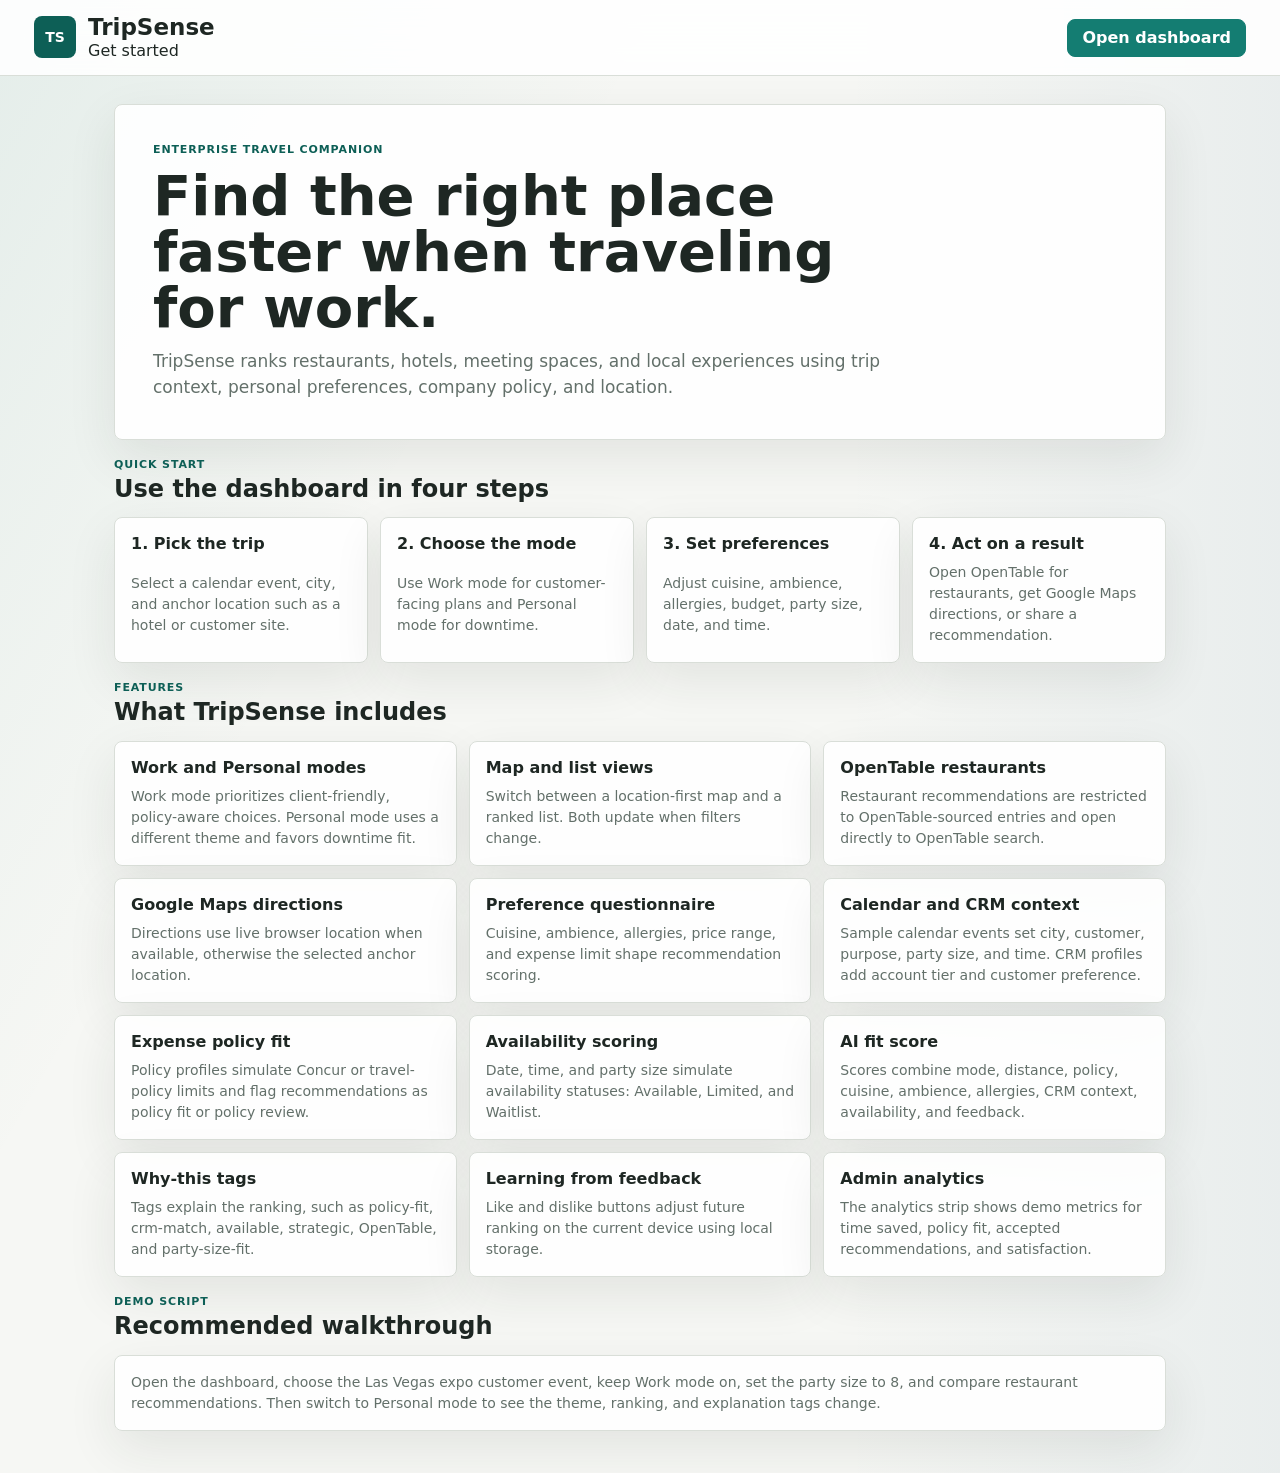
==== public/get-started.html @ 571b4d0f "Initial TripSense app" ====
<!doctype html>
<html lang="en">
  <head>
    <meta charset="UTF-8" />
    <meta name="viewport" content="width=device-width, initial-scale=1.0" />
    <meta
      name="description"
      content="Get started with TripSense and learn the main features"
    />
    <title>Get Started | TripSense</title>
    <link rel="stylesheet" href="./styles.css" />
  </head>
  <body>
    <div class="app-shell">
      <header class="topbar">
        <div class="brand-lockup">
          <div class="brand-mark" aria-hidden="true">TS</div>
          <div>
            <h1>TripSense</h1>
            <p>Get started</p>
          </div>
        </div>

        <div class="topbar-actions">
          <a class="primary-link" href="./index.html">Open dashboard</a>
        </div>
      </header>

      <main class="guide-layout">
        <section class="guide-hero">
          <span class="eyebrow">Enterprise Travel Companion</span>
          <h2>Find the right place faster when traveling for work.</h2>
          <p>
            TripSense ranks restaurants, hotels, meeting spaces, and local
            experiences using trip context, personal preferences, company policy,
            and location.
          </p>
        </section>

        <section class="guide-section">
          <div>
            <span class="eyebrow">Quick Start</span>
            <h3>Use the dashboard in four steps</h3>
          </div>
          <div class="guide-grid">
            <article class="guide-card">
              <strong>1. Pick the trip</strong>
              <p>
                Select a calendar event, city, and anchor location such as a
                hotel or customer site.
              </p>
            </article>
            <article class="guide-card">
              <strong>2. Choose the mode</strong>
              <p>
                Use Work mode for customer-facing plans and Personal mode for
                downtime.
              </p>
            </article>
            <article class="guide-card">
              <strong>3. Set preferences</strong>
              <p>
                Adjust cuisine, ambience, allergies, budget, party size, date,
                and time.
              </p>
            </article>
            <article class="guide-card">
              <strong>4. Act on a result</strong>
              <p>
                Open OpenTable for restaurants, get Google Maps directions, or
                share a recommendation.
              </p>
            </article>
          </div>
        </section>

        <section class="guide-section">
          <div>
            <span class="eyebrow">Features</span>
            <h3>What TripSense includes</h3>
          </div>
          <div class="feature-list">
            <div>
              <strong>Work and Personal modes</strong>
              <p>
                Work mode prioritizes client-friendly, policy-aware choices.
                Personal mode uses a different theme and favors downtime fit.
              </p>
            </div>
            <div>
              <strong>Map and list views</strong>
              <p>
                Switch between a location-first map and a ranked list. Both
                update when filters change.
              </p>
            </div>
            <div>
              <strong>OpenTable restaurants</strong>
              <p>
                Restaurant recommendations are restricted to OpenTable-sourced
                entries and open directly to OpenTable search.
              </p>
            </div>
            <div>
              <strong>Google Maps directions</strong>
              <p>
                Directions use live browser location when available, otherwise
                the selected anchor location.
              </p>
            </div>
            <div>
              <strong>Preference questionnaire</strong>
              <p>
                Cuisine, ambience, allergies, price range, and expense limit
                shape recommendation scoring.
              </p>
            </div>
            <div>
              <strong>Calendar and CRM context</strong>
              <p>
                Sample calendar events set city, customer, purpose, party size,
                and time. CRM profiles add account tier and customer preference.
              </p>
            </div>
            <div>
              <strong>Expense policy fit</strong>
              <p>
                Policy profiles simulate Concur or travel-policy limits and flag
                recommendations as policy fit or policy review.
              </p>
            </div>
            <div>
              <strong>Availability scoring</strong>
              <p>
                Date, time, and party size simulate availability statuses:
                Available, Limited, and Waitlist.
              </p>
            </div>
            <div>
              <strong>AI fit score</strong>
              <p>
                Scores combine mode, distance, policy, cuisine, ambience,
                allergies, CRM context, availability, and feedback.
              </p>
            </div>
            <div>
              <strong>Why-this tags</strong>
              <p>
                Tags explain the ranking, such as policy-fit, crm-match,
                available, strategic, OpenTable, and party-size-fit.
              </p>
            </div>
            <div>
              <strong>Learning from feedback</strong>
              <p>
                Like and dislike buttons adjust future ranking on the current
                device using local storage.
              </p>
            </div>
            <div>
              <strong>Admin analytics</strong>
              <p>
                The analytics strip shows demo metrics for time saved, policy
                fit, accepted recommendations, and satisfaction.
              </p>
            </div>
          </div>
        </section>

        <section class="guide-section">
          <div>
            <span class="eyebrow">Demo Script</span>
            <h3>Recommended walkthrough</h3>
          </div>
          <div class="guide-card wide">
            <p>
              Open the dashboard, choose the Las Vegas expo customer event, keep
              Work mode on, set the party size to 8, and compare restaurant
              recommendations. Then switch to Personal mode to see the theme,
              ranking, and explanation tags change.
            </p>
          </div>
        </section>
      </main>
    </div>
  </body>
</html>
---- public/styles.css ----
:root {
  color-scheme: light;
  --bg: #f6f7f4;
  --surface: #ffffff;
  --surface-strong: #fdfdfb;
  --ink: #1e2723;
  --muted: #63706a;
  --line: #d9ded8;
  --teal: #147d72;
  --teal-dark: #0d5f56;
  --red: #b6424a;
  --gold: #b4871b;
  --blue: #3f6f91;
  --accent: #147d72;
  --accent-dark: #0d5f56;
  --accent-soft: #e9f4f1;
  --mode-bg-a: rgba(20, 125, 114, 0.08);
  --mode-bg-b: rgba(63, 111, 145, 0.07);
  --shadow: 0 18px 50px rgba(30, 39, 35, 0.09);
}

body[data-mode="personal"] {
  --bg: #fff8f6;
  --line: #ead9d2;
  --accent: #c05265;
  --accent-dark: #8f3346;
  --accent-soft: #fff0ed;
  --mode-bg-a: rgba(192, 82, 101, 0.13);
  --mode-bg-b: rgba(180, 135, 27, 0.11);
}

* {
  box-sizing: border-box;
}

body {
  margin: 0;
  min-height: 100vh;
  background:
    linear-gradient(120deg, var(--mode-bg-a), transparent 32%),
    linear-gradient(270deg, var(--mode-bg-b), transparent 34%),
    var(--bg);
  color: var(--ink);
  font-family:
    Inter, ui-sans-serif, system-ui, -apple-system, BlinkMacSystemFont, "Segoe UI",
    sans-serif;
}

button,
input,
select {
  font: inherit;
}

button {
  cursor: pointer;
}

.app-shell {
  min-height: 100vh;
}

.topbar {
  align-items: center;
  background: rgba(255, 255, 255, 0.88);
  border-bottom: 1px solid var(--line);
  display: flex;
  gap: 24px;
  justify-content: space-between;
  min-height: 76px;
  padding: 14px clamp(16px, 3vw, 34px);
  position: sticky;
  top: 0;
  z-index: 10;
  backdrop-filter: blur(18px);
}

.brand-lockup {
  align-items: center;
  display: flex;
  gap: 12px;
  min-width: 0;
}

.brand-mark {
  align-items: center;
  background: var(--accent-dark);
  border-radius: 8px;
  color: white;
  display: flex;
  font-size: 14px;
  font-weight: 800;
  height: 42px;
  justify-content: center;
  letter-spacing: 0;
  width: 42px;
}

h1,
h2,
h3,
p {
  margin: 0;
}

h1 {
  font-size: 23px;
  line-height: 1.1;
}

#tripSubtitle {
  color: var(--muted);
  font-size: 13px;
  margin-top: 4px;
}

.topbar-actions,
.toolbar-controls,
.range-row,
.place-title-row,
.card-actions,
.metric-grid {
  align-items: center;
  display: flex;
}

.topbar-actions,
.toolbar-controls {
  gap: 10px;
}

.mode-chip {
  align-items: center;
  background: var(--accent-soft);
  border: 1px solid color-mix(in srgb, var(--accent) 28%, var(--line));
  border-radius: 999px;
  color: var(--accent-dark);
  display: inline-flex;
  font-size: 13px;
  gap: 8px;
  min-height: 38px;
  padding: 0 12px;
  white-space: nowrap;
}

.mode-chip span {
  background: var(--accent);
  border-radius: 999px;
  display: inline-block;
  height: 9px;
  width: 9px;
}

.segmented-control {
  background: #e8ece7;
  border: 1px solid var(--line);
  border-radius: 8px;
  display: grid;
  grid-template-columns: repeat(2, minmax(76px, 1fr));
  padding: 3px;
}

.segmented-control.compact {
  grid-template-columns: repeat(2, minmax(60px, 1fr));
}

.segment {
  background: transparent;
  border: 0;
  border-radius: 6px;
  color: var(--muted);
  min-height: 34px;
  padding: 6px 12px;
}

.segment.is-active {
  background: var(--surface);
  box-shadow: 0 4px 14px rgba(30, 39, 35, 0.12);
  color: var(--ink);
  font-weight: 750;
}

.dashboard {
  display: grid;
  gap: 18px;
  grid-template-columns: minmax(280px, 330px) minmax(0, 1fr);
  padding: 18px clamp(16px, 3vw, 34px) 30px;
}

.sidebar {
  display: flex;
  flex-direction: column;
  gap: 14px;
}

.panel,
.toolbar,
.place-card {
  background: rgba(255, 255, 255, 0.92);
  border: 1px solid var(--line);
  border-radius: 8px;
  box-shadow: var(--shadow);
}

.panel {
  padding: 16px;
}

.panel-heading {
  display: grid;
  gap: 4px;
  margin-bottom: 15px;
}

.eyebrow {
  color: var(--accent-dark);
  display: block;
  font-size: 11px;
  font-weight: 800;
  letter-spacing: 0.08em;
  text-transform: uppercase;
}

.field-label {
  color: var(--muted);
  display: block;
  font-size: 12px;
  font-weight: 750;
  margin: 13px 0 7px;
}

select,
input[type="range"],
input[type="date"] {
  width: 100%;
}

select,
input[type="date"] {
  appearance: none;
  background:
    linear-gradient(45deg, transparent 50%, var(--muted) 50%) right 15px top 50% /
      7px 7px no-repeat,
    var(--surface-strong);
  border: 1px solid var(--line);
  border-radius: 8px;
  color: var(--ink);
  min-height: 42px;
  padding: 0 34px 0 12px;
}

input[type="date"] {
  background: var(--surface-strong);
  padding-right: 12px;
}

input[type="range"] {
  accent-color: var(--accent);
}

.range-row {
  gap: 12px;
}

#budgetValue,
#partyValue {
  color: var(--ink);
  font-weight: 800;
  min-width: 48px;
  text-align: right;
}

.field-grid {
  display: grid;
  gap: 10px;
  grid-template-columns: 1fr 1fr;
}

.insight-list {
  display: grid;
  gap: 8px;
  margin-top: 14px;
}

.insight {
  background: #f3f5f1;
  border: 1px solid var(--line);
  border-radius: 8px;
  color: var(--muted);
  font-size: 12px;
  line-height: 1.35;
  padding: 9px 10px;
}

.insight strong {
  color: var(--ink);
}

.metric-grid {
  gap: 10px;
  margin-top: 16px;
}

.metric-grid > div {
  background: #f3f5f1;
  border: 1px solid var(--line);
  border-radius: 8px;
  display: grid;
  flex: 1;
  gap: 3px;
  padding: 11px;
}

.metric-label {
  color: var(--muted);
  font-size: 11px;
  font-weight: 750;
  text-transform: uppercase;
}

.checkbox-group {
  display: grid;
  gap: 8px;
  grid-template-columns: repeat(3, 1fr);
  margin-top: 14px;
}

.checkbox-group label {
  align-items: center;
  background: #f3f5f1;
  border: 1px solid var(--line);
  border-radius: 8px;
  display: flex;
  font-size: 12px;
  gap: 6px;
  justify-content: center;
  min-height: 38px;
}

.signal-panel {
  display: grid;
  gap: 10px;
}

.signal-panel p {
  color: var(--muted);
  font-size: 13px;
  line-height: 1.5;
}

.workspace {
  display: flex;
  flex-direction: column;
  gap: 14px;
  min-width: 0;
}

.analytics-strip {
  background: rgba(255, 255, 255, 0.92);
  border: 1px solid var(--line);
  border-radius: 8px;
  box-shadow: var(--shadow);
  display: grid;
  gap: 10px;
  grid-template-columns: repeat(4, minmax(120px, 1fr));
  padding: 12px;
}

.analytics-strip > div {
  background: #f3f5f1;
  border: 1px solid var(--line);
  border-radius: 8px;
  display: grid;
  gap: 3px;
  min-height: 62px;
  padding: 10px 12px;
}

.analytics-strip strong {
  color: var(--ink);
  font-size: 20px;
}

.toolbar {
  align-items: center;
  display: flex;
  justify-content: space-between;
  gap: 16px;
  min-height: 82px;
  padding: 15px 16px;
}

.toolbar h2 {
  font-size: clamp(20px, 2.3vw, 28px);
  line-height: 1.15;
  margin-top: 4px;
}

#categorySelect {
  min-width: 150px;
}

.content-grid {
  display: grid;
  gap: 14px;
  grid-template-columns: minmax(360px, 0.9fr) minmax(360px, 1.1fr);
  min-height: 620px;
}

.map-view {
  min-height: 620px;
}

.map-canvas {
  background:
    linear-gradient(90deg, color-mix(in srgb, var(--accent) 15%, transparent) 1px, transparent 1px) 0 0 /
      52px 52px,
    linear-gradient(color-mix(in srgb, var(--accent) 12%, transparent) 1px, transparent 1px) 0 0 / 52px
      52px,
    linear-gradient(135deg, #eef3ee, #fffdf8 42%, #eef2f4);
  border: 1px solid var(--line);
  border-radius: 8px;
  box-shadow: var(--shadow);
  height: 100%;
  min-height: 620px;
  overflow: hidden;
  position: relative;
}

.map-road {
  background: rgba(99, 112, 106, 0.2);
  border: 1px solid rgba(99, 112, 106, 0.18);
  border-radius: 999px;
  position: absolute;
  transform-origin: center;
}

.road-one {
  height: 22px;
  left: -20%;
  top: 30%;
  transform: rotate(-18deg);
  width: 140%;
}

.road-two {
  height: 18px;
  left: -16%;
  top: 68%;
  transform: rotate(14deg);
  width: 130%;
}

.road-three {
  height: 16px;
  left: 42%;
  top: -10%;
  transform: rotate(82deg);
  width: 90%;
}

.anchor-marker,
.map-marker {
  position: absolute;
  transform: translate(-50%, -50%);
}

.anchor-marker {
  align-items: center;
  background: var(--ink);
  border: 3px solid white;
  border-radius: 999px;
  box-shadow: 0 16px 32px rgba(30, 39, 35, 0.25);
  display: flex;
  height: 34px;
  justify-content: center;
  left: 48%;
  top: 52%;
  width: 34px;
  z-index: 3;
}

.anchor-marker span {
  background: white;
  border-radius: 999px;
  display: block;
  height: 9px;
  width: 9px;
}

.map-marker {
  align-items: center;
  background: white;
  border: 2px solid var(--accent);
  border-radius: 999px;
  box-shadow: 0 10px 24px rgba(30, 39, 35, 0.18);
  color: var(--accent-dark);
  display: flex;
  font-size: 12px;
  font-weight: 850;
  height: 38px;
  justify-content: center;
  width: 38px;
  z-index: 4;
}

.map-marker[data-category="hotel"] {
  border-color: var(--blue);
  color: var(--blue);
}

.map-marker[data-category="entertainment"] {
  border-color: var(--red);
  color: var(--red);
}

.map-marker[data-category="meeting"] {
  border-color: var(--gold);
  color: var(--gold);
}

.map-marker.is-selected {
  background: var(--ink);
  border-color: white;
  color: white;
  transform: translate(-50%, -50%) scale(1.14);
}

.recommendation-list {
  display: flex;
  flex-direction: column;
  gap: 12px;
  min-width: 0;
}

.place-card {
  display: grid;
  gap: 14px;
  grid-template-columns: minmax(0, 1fr) auto;
  padding: 15px;
}

.place-card.is-highlighted {
  border-color: color-mix(in srgb, var(--accent) 45%, var(--line));
  box-shadow: 0 20px 55px color-mix(in srgb, var(--accent) 18%, transparent);
}

.card-main {
  min-width: 0;
}

.place-title-row {
  gap: 14px;
  justify-content: space-between;
}

.place-title-row h3 {
  font-size: 18px;
  line-height: 1.25;
  margin-top: 3px;
}

.place-type {
  color: var(--muted);
  font-size: 11px;
  font-weight: 800;
  letter-spacing: 0.08em;
  text-transform: uppercase;
}

.score-pill {
  background: var(--accent-soft);
  border: 1px solid color-mix(in srgb, var(--accent) 18%, var(--line));
  border-radius: 999px;
  color: var(--accent-dark);
  flex: 0 0 auto;
  font-size: 13px;
  font-weight: 850;
  padding: 7px 10px;
}

.place-summary {
  color: var(--muted);
  font-size: 14px;
  line-height: 1.45;
  margin-top: 9px;
}

.tag-row {
  display: flex;
  flex-wrap: wrap;
  gap: 7px;
  margin-top: 13px;
}

.tag {
  background: #f3f5f1;
  border: 1px solid var(--line);
  border-radius: 999px;
  color: #43504a;
  font-size: 12px;
  font-weight: 700;
  padding: 5px 8px;
}

.place-meta {
  color: var(--muted);
  display: flex;
  flex-wrap: wrap;
  font-size: 13px;
  gap: 12px;
  margin-top: 13px;
}

.card-actions {
  align-content: start;
  align-items: stretch;
  flex-wrap: wrap;
  gap: 8px;
  justify-content: flex-end;
  max-width: 190px;
}

.primary-button,
.ghost-button,
.icon-button,
.primary-link,
.ghost-link {
  border-radius: 8px;
  min-height: 38px;
  transition:
    transform 120ms ease,
    border-color 120ms ease,
    background 120ms ease;
}

.primary-link,
.ghost-link {
  align-items: center;
  display: inline-flex;
  justify-content: center;
  text-decoration: none;
}

.primary-button {
  background: var(--accent);
  border: 1px solid var(--accent);
  color: white;
  font-weight: 800;
  padding: 0 14px;
}

.primary-link {
  background: var(--accent);
  border: 1px solid var(--accent);
  color: white;
  font-weight: 800;
  padding: 0 14px;
}

.ghost-button,
.ghost-link {
  background: var(--surface);
  border: 1px solid var(--line);
  color: var(--ink);
  font-weight: 750;
  padding: 0 13px;
}

.icon-button {
  background: #f3f5f1;
  border: 1px solid var(--line);
  color: var(--ink);
  font-weight: 900;
  width: 38px;
}

.primary-button:hover,
.ghost-button:hover,
.icon-button:hover,
.map-marker:hover,
.primary-link:hover,
.ghost-link:hover {
  transform: translateY(-1px);
}

.hidden {
  display: none;
}

.guide-layout {
  display: grid;
  gap: 18px;
  margin: 0 auto;
  max-width: 1120px;
  padding: 28px clamp(16px, 3vw, 34px) 42px;
}

.guide-hero {
  background: rgba(255, 255, 255, 0.92);
  border: 1px solid var(--line);
  border-radius: 8px;
  box-shadow: var(--shadow);
  display: grid;
  gap: 12px;
  padding: clamp(22px, 4vw, 38px);
}

.guide-hero h2 {
  font-size: clamp(32px, 6vw, 56px);
  line-height: 1;
  max-width: 780px;
}

.guide-hero p {
  color: var(--muted);
  font-size: 17px;
  line-height: 1.55;
  max-width: 780px;
}

.guide-section {
  display: grid;
  gap: 14px;
}

.guide-section h3 {
  font-size: 24px;
  line-height: 1.2;
  margin-top: 4px;
}

.guide-grid,
.feature-list {
  display: grid;
  gap: 12px;
}

.guide-grid {
  grid-template-columns: repeat(4, minmax(0, 1fr));
}

.feature-list {
  grid-template-columns: repeat(3, minmax(0, 1fr));
}

.guide-card,
.feature-list > div {
  background: rgba(255, 255, 255, 0.92);
  border: 1px solid var(--line);
  border-radius: 8px;
  box-shadow: var(--shadow);
  display: grid;
  gap: 9px;
  padding: 16px;
}

.guide-card strong,
.feature-list strong {
  color: var(--ink);
  font-size: 16px;
}

.guide-card p,
.feature-list p {
  color: var(--muted);
  font-size: 14px;
  line-height: 1.5;
}

@media (max-width: 1120px) {
  .dashboard,
  .content-grid {
    grid-template-columns: 1fr;
  }

  .sidebar {
    display: grid;
    grid-template-columns: repeat(3, minmax(0, 1fr));
  }

  .map-view,
  .map-canvas {
    min-height: 460px;
  }

  .guide-grid,
  .feature-list {
    grid-template-columns: repeat(2, minmax(0, 1fr));
  }
}

@media (max-width: 820px) {
  .topbar,
  .toolbar,
  .place-card {
    align-items: stretch;
    flex-direction: column;
  }

  .topbar {
    position: static;
  }

  .topbar-actions,
  .toolbar-controls {
    align-items: stretch;
    flex-direction: column;
  }

  .segmented-control,
  .segmented-control.compact {
    grid-template-columns: repeat(2, minmax(0, 1fr));
  }

  .dashboard {
    padding-inline: 12px;
  }

  .sidebar {
    grid-template-columns: 1fr;
  }

  .content-grid {
    min-height: 0;
  }

  .field-grid,
  .analytics-strip {
    grid-template-columns: 1fr;
  }

  .guide-grid,
  .feature-list {
    grid-template-columns: 1fr;
  }

  .place-card {
    display: flex;
  }

  .card-actions {
    max-width: none;
    justify-content: stretch;
  }

  .card-actions .primary-button,
  .card-actions .ghost-button {
    flex: 1 1 130px;
  }

  .checkbox-group {
    grid-template-columns: 1fr;
  }
}
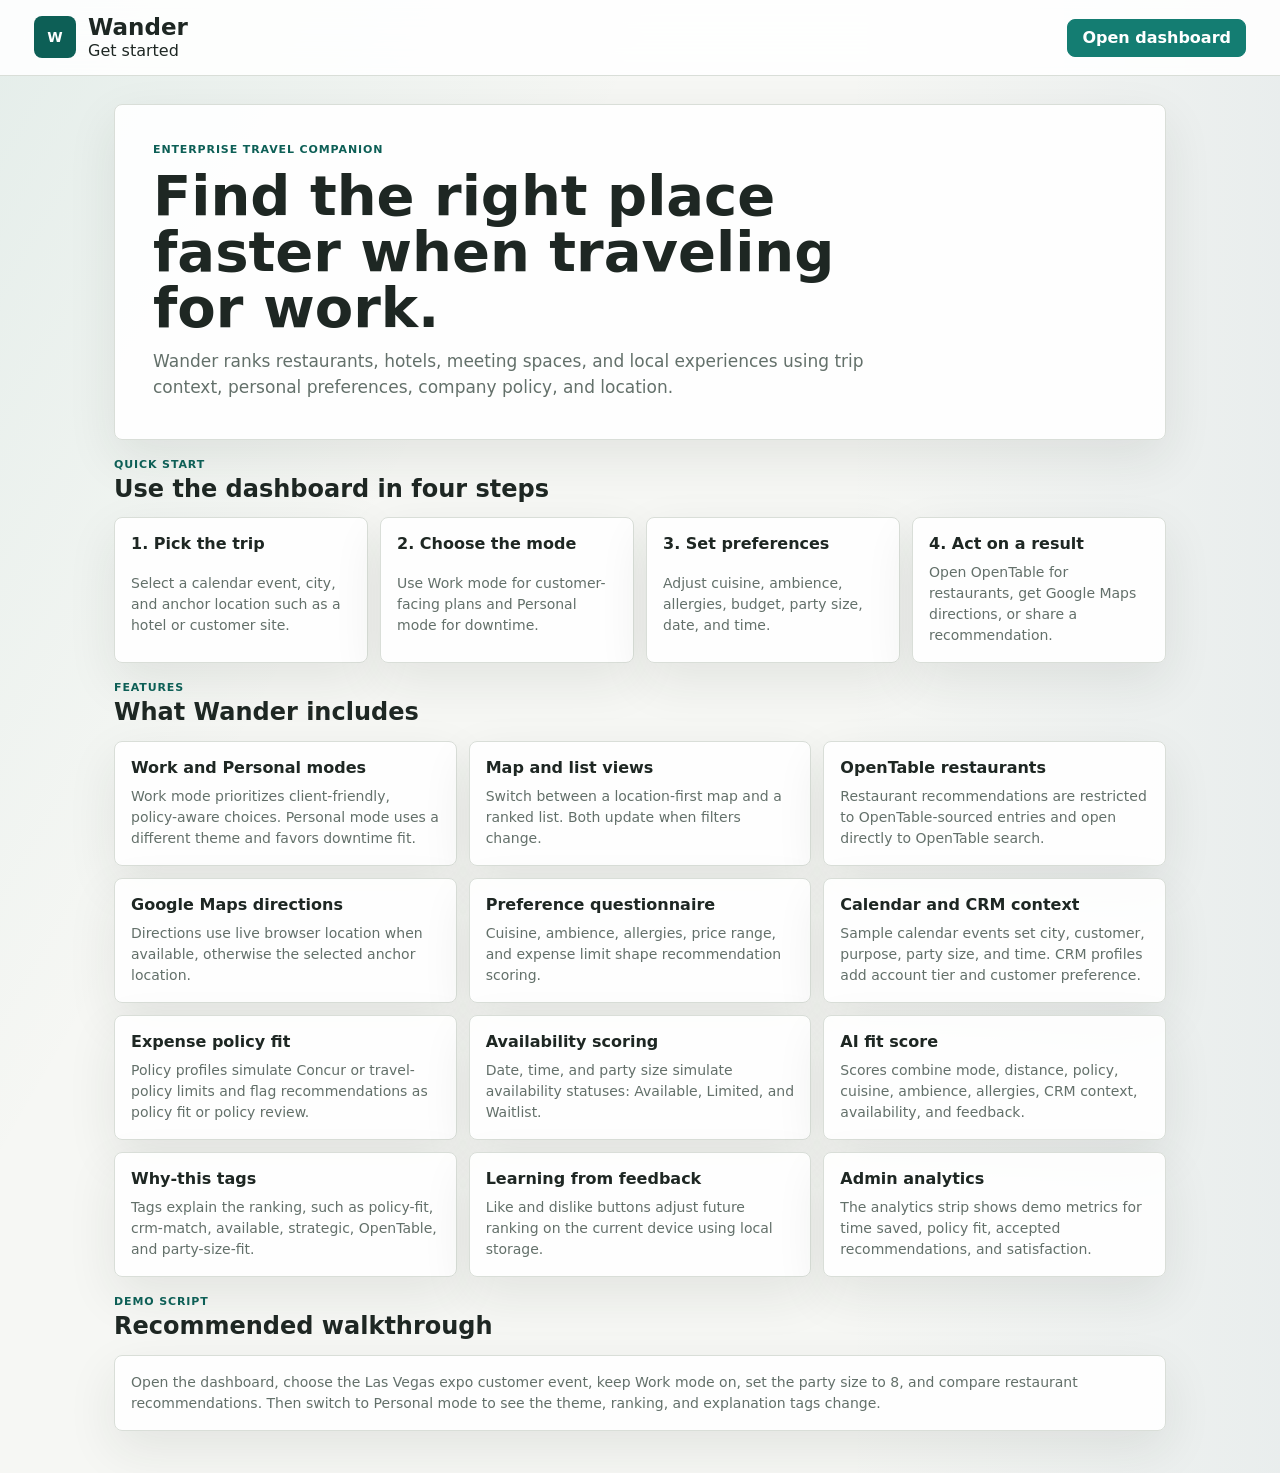
==== commit 7e5ae3f7: "Rename product to Wander" ====
--- a/public/get-started.html
+++ b/public/get-started.html
@@ -5,18 +5,18 @@
     <meta name="viewport" content="width=device-width, initial-scale=1.0" />
     <meta
       name="description"
-      content="Get started with TripSense and learn the main features"
+      content="Get started with Wander and learn the main features"
     />
-    <title>Get Started | TripSense</title>
+    <title>Get Started | Wander</title>
     <link rel="stylesheet" href="./styles.css" />
   </head>
   <body>
     <div class="app-shell">
       <header class="topbar">
         <div class="brand-lockup">
-          <div class="brand-mark" aria-hidden="true">TS</div>
+          <div class="brand-mark" aria-hidden="true">W</div>
           <div>
-            <h1>TripSense</h1>
+            <h1>Wander</h1>
             <p>Get started</p>
           </div>
         </div>
@@ -31,7 +31,7 @@
           <span class="eyebrow">Enterprise Travel Companion</span>
           <h2>Find the right place faster when traveling for work.</h2>
           <p>
-            TripSense ranks restaurants, hotels, meeting spaces, and local
+            Wander ranks restaurants, hotels, meeting spaces, and local
             experiences using trip context, personal preferences, company policy,
             and location.
           </p>
@@ -77,7 +77,7 @@
         <section class="guide-section">
           <div>
             <span class="eyebrow">Features</span>
-            <h3>What TripSense includes</h3>
+            <h3>What Wander includes</h3>
           </div>
           <div class="feature-list">
             <div>
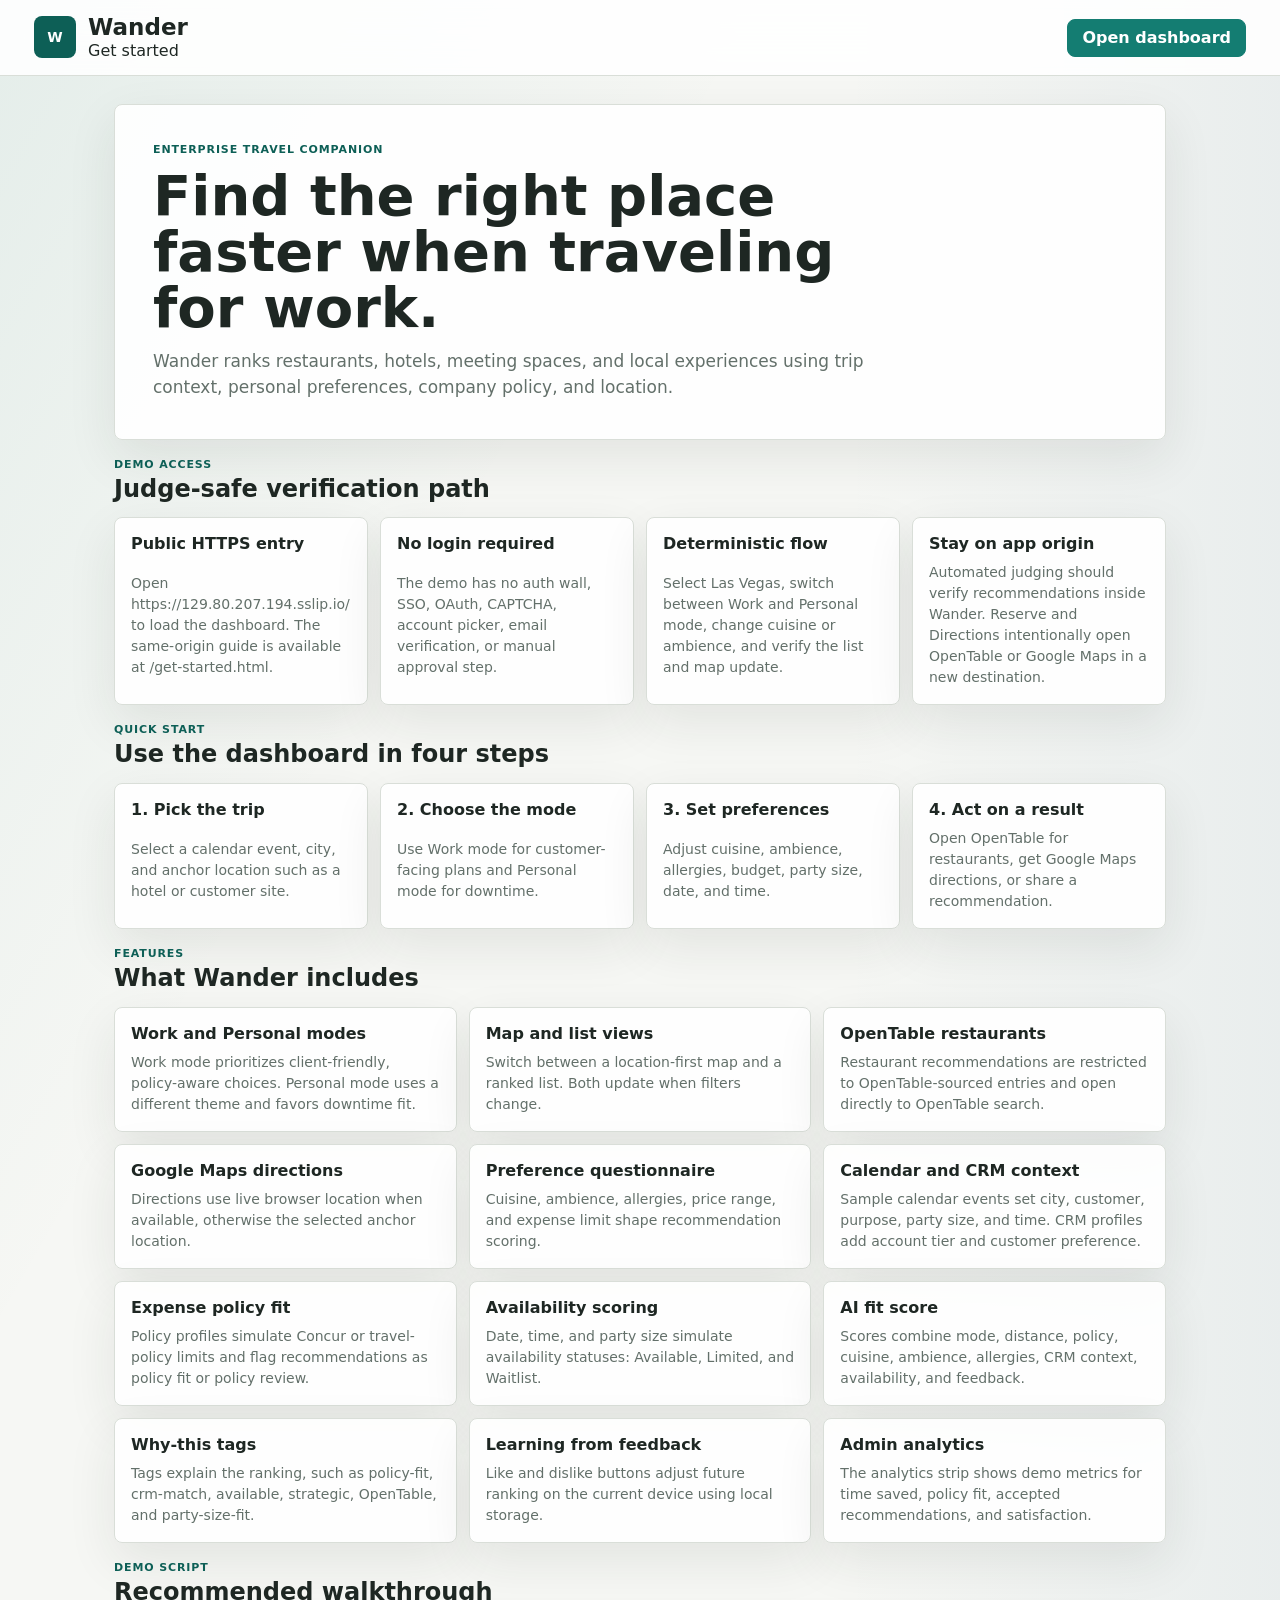
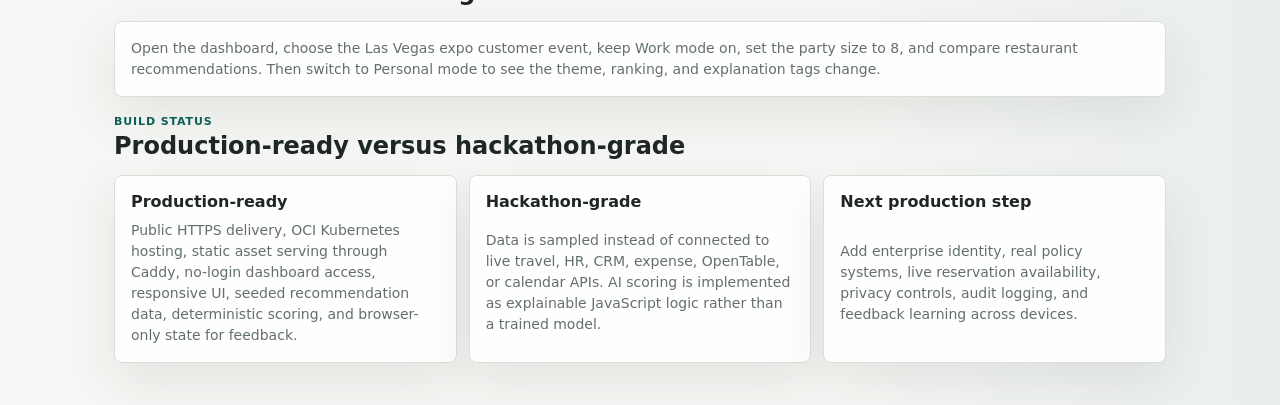
==== commit 83aa6161: "Add judge-safe demo documentation" ====
--- a/public/get-started.html
+++ b/public/get-started.html
@@ -39,6 +39,44 @@
 
         <section class="guide-section">
           <div>
+            <span class="eyebrow">Demo Access</span>
+            <h3>Judge-safe verification path</h3>
+          </div>
+          <div class="guide-grid demo-grid">
+            <article class="guide-card">
+              <strong>Public HTTPS entry</strong>
+              <p>
+                Open https://129.80.207.194.sslip.io/ to load the dashboard.
+                The same-origin guide is available at /get-started.html.
+              </p>
+            </article>
+            <article class="guide-card">
+              <strong>No login required</strong>
+              <p>
+                The demo has no auth wall, SSO, OAuth, CAPTCHA, account picker,
+                email verification, or manual approval step.
+              </p>
+            </article>
+            <article class="guide-card">
+              <strong>Deterministic flow</strong>
+              <p>
+                Select Las Vegas, switch between Work and Personal mode, change
+                cuisine or ambience, and verify the list and map update.
+              </p>
+            </article>
+            <article class="guide-card">
+              <strong>Stay on app origin</strong>
+              <p>
+                Automated judging should verify recommendations inside Wander.
+                Reserve and Directions intentionally open OpenTable or Google
+                Maps in a new destination.
+              </p>
+            </article>
+          </div>
+        </section>
+
+        <section class="guide-section">
+          <div>
             <span class="eyebrow">Quick Start</span>
             <h3>Use the dashboard in four steps</h3>
           </div>
@@ -181,6 +219,40 @@
             </p>
           </div>
         </section>
+
+        <section class="guide-section">
+          <div>
+            <span class="eyebrow">Build Status</span>
+            <h3>Production-ready versus hackathon-grade</h3>
+          </div>
+          <div class="feature-list">
+            <div>
+              <strong>Production-ready</strong>
+              <p>
+                Public HTTPS delivery, OCI Kubernetes hosting, static asset
+                serving through Caddy, no-login dashboard access, responsive
+                UI, seeded recommendation data, deterministic scoring, and
+                browser-only state for feedback.
+              </p>
+            </div>
+            <div>
+              <strong>Hackathon-grade</strong>
+              <p>
+                Data is sampled instead of connected to live travel, HR, CRM,
+                expense, OpenTable, or calendar APIs. AI scoring is implemented
+                as explainable JavaScript logic rather than a trained model.
+              </p>
+            </div>
+            <div>
+              <strong>Next production step</strong>
+              <p>
+                Add enterprise identity, real policy systems, live reservation
+                availability, privacy controls, audit logging, and feedback
+                learning across devices.
+              </p>
+            </div>
+          </div>
+        </section>
       </main>
     </div>
   </body>
--- a/public/styles.css
+++ b/public/styles.css
@@ -143,6 +143,19 @@
   white-space: nowrap;
 }
 
+.demo-status {
+  background: #f3f5f1;
+  border: 1px solid var(--line);
+  border-radius: 999px;
+  color: var(--muted);
+  display: inline-flex;
+  font-size: 12px;
+  font-weight: 800;
+  min-height: 38px;
+  padding: 0 12px;
+  white-space: nowrap;
+}
+
 .mode-chip span {
   background: var(--accent);
   border-radius: 999px;
@@ -740,6 +753,10 @@
   grid-template-columns: repeat(4, minmax(0, 1fr));
 }
 
+.guide-grid.demo-grid {
+  grid-template-columns: repeat(4, minmax(180px, 1fr));
+}
+
 .feature-list {
   grid-template-columns: repeat(3, minmax(0, 1fr));
 }
@@ -785,6 +802,7 @@
   }
 
   .guide-grid,
+  .guide-grid.demo-grid,
   .feature-list {
     grid-template-columns: repeat(2, minmax(0, 1fr));
   }
@@ -831,6 +849,7 @@
   }
 
   .guide-grid,
+  .guide-grid.demo-grid,
   .feature-list {
     grid-template-columns: 1fr;
   }
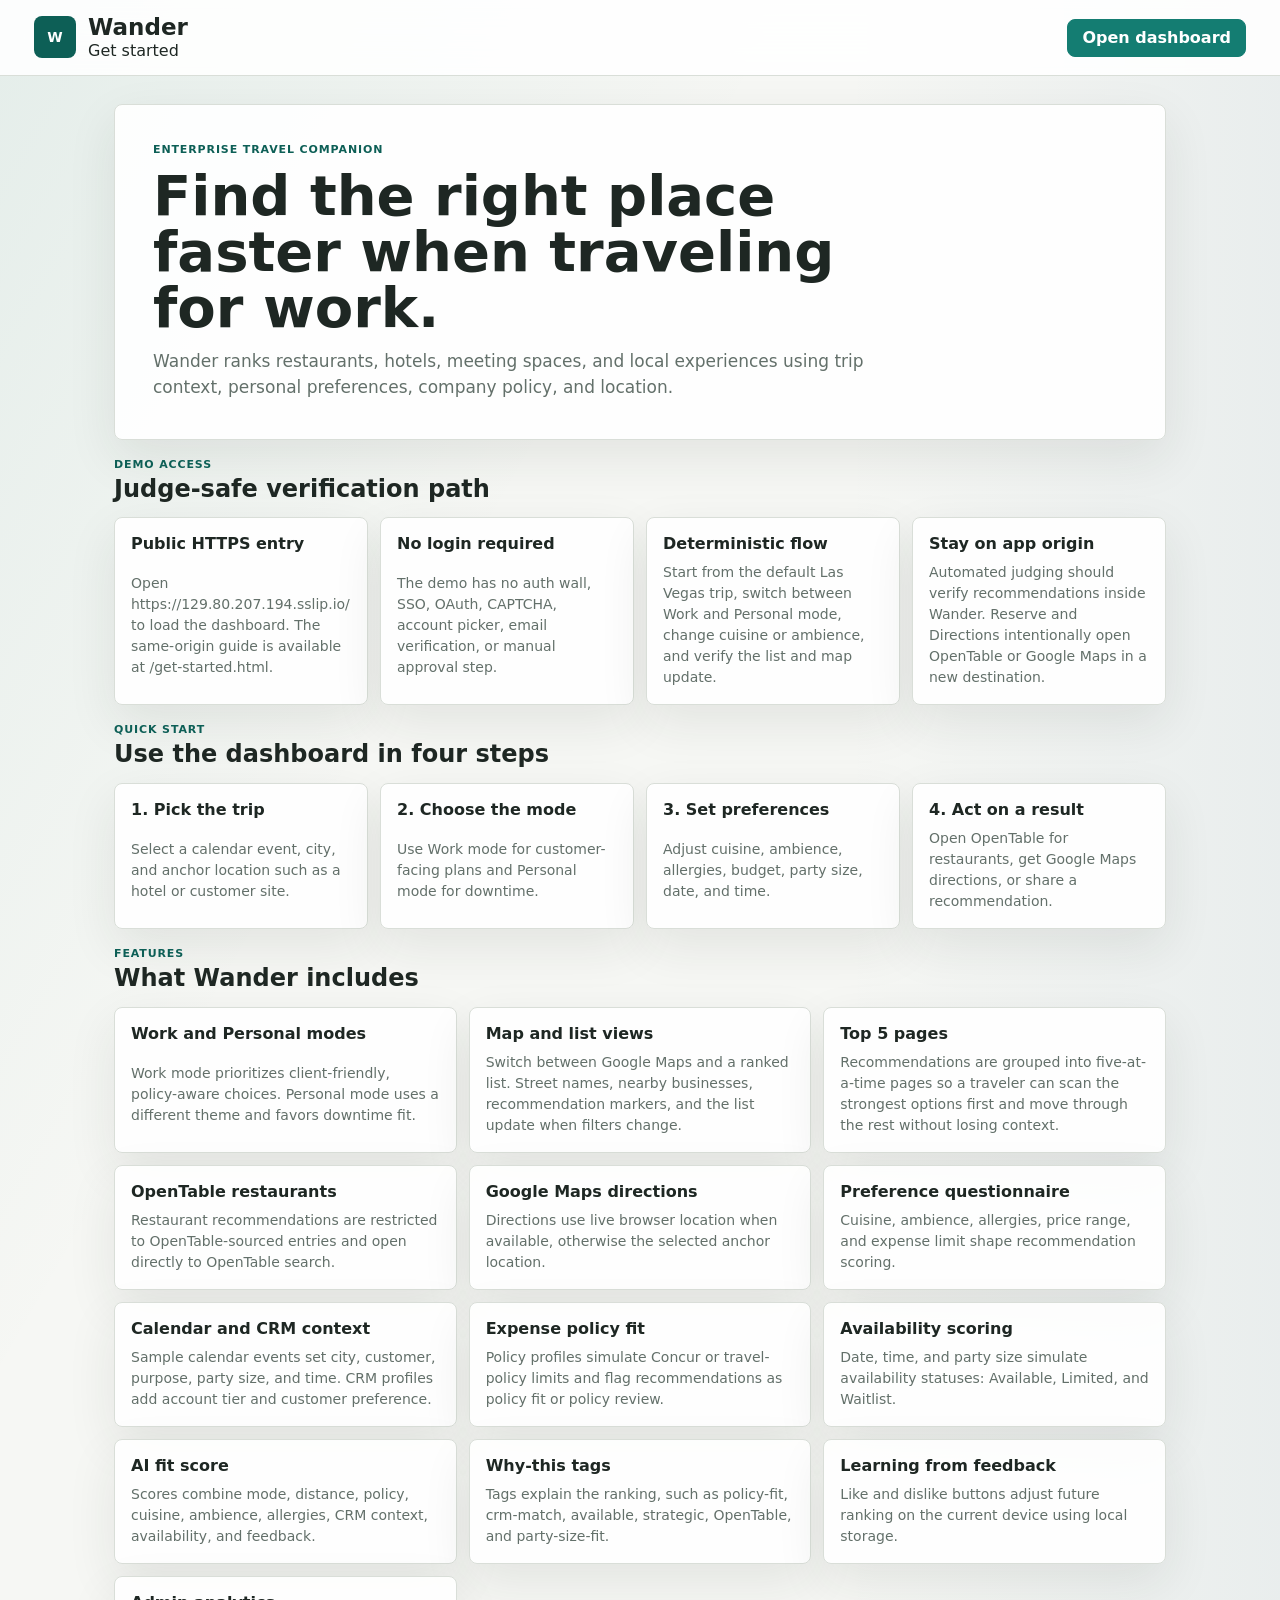
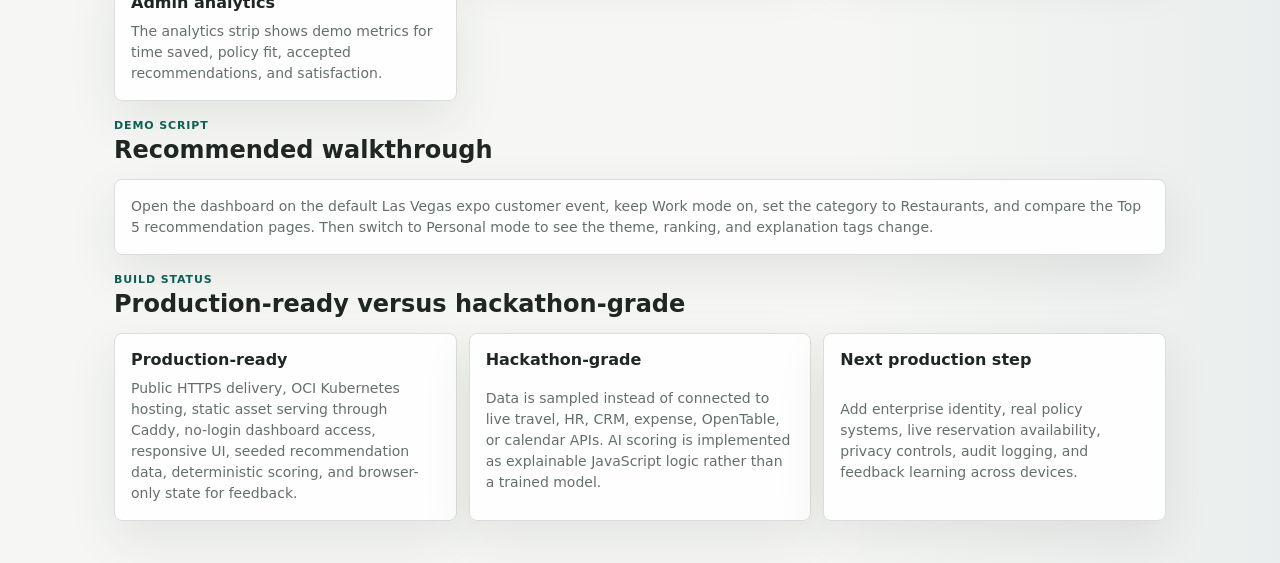
==== commit 4112d77c: "Add Google Maps and Top 5 pagination" ====
--- a/public/get-started.html
+++ b/public/get-started.html
@@ -60,8 +60,9 @@
             <article class="guide-card">
               <strong>Deterministic flow</strong>
               <p>
-                Select Las Vegas, switch between Work and Personal mode, change
-                cuisine or ambience, and verify the list and map update.
+                Start from the default Las Vegas trip, switch between Work and
+                Personal mode, change cuisine or ambience, and verify the list
+                and map update.
               </p>
             </article>
             <article class="guide-card">
@@ -128,8 +129,17 @@
             <div>
               <strong>Map and list views</strong>
               <p>
-                Switch between a location-first map and a ranked list. Both
-                update when filters change.
+                Switch between Google Maps and a ranked list. Street names,
+                nearby businesses, recommendation markers, and the list update
+                when filters change.
+              </p>
+            </div>
+            <div>
+              <strong>Top 5 pages</strong>
+              <p>
+                Recommendations are grouped into five-at-a-time pages so a
+                traveler can scan the strongest options first and move through
+                the rest without losing context.
               </p>
             </div>
             <div>
@@ -212,10 +222,10 @@
           </div>
           <div class="guide-card wide">
             <p>
-              Open the dashboard, choose the Las Vegas expo customer event, keep
-              Work mode on, set the party size to 8, and compare restaurant
-              recommendations. Then switch to Personal mode to see the theme,
-              ranking, and explanation tags change.
+              Open the dashboard on the default Las Vegas expo customer event,
+              keep Work mode on, set the category to Restaurants, and compare
+              the Top 5 recommendation pages. Then switch to Personal mode to
+              see the theme, ranking, and explanation tags change.
             </p>
           </div>
         </section>
--- a/public/styles.css
+++ b/public/styles.css
@@ -394,6 +394,56 @@
   font-size: 20px;
 }
 
+.pagination-bar {
+  align-items: center;
+  background: rgba(255, 255, 255, 0.92);
+  border: 1px solid var(--line);
+  border-radius: 8px;
+  box-shadow: var(--shadow);
+  display: flex;
+  gap: 14px;
+  justify-content: space-between;
+  padding: 12px 14px;
+}
+
+.pagination-bar strong {
+  display: block;
+  font-size: 15px;
+  line-height: 1.35;
+  margin-top: 3px;
+}
+
+.pagination-controls {
+  display: flex;
+  flex-wrap: wrap;
+  gap: 6px;
+  justify-content: flex-end;
+}
+
+.page-button {
+  background: var(--surface);
+  border: 1px solid var(--line);
+  border-radius: 8px;
+  color: var(--ink);
+  font-size: 13px;
+  font-weight: 800;
+  min-height: 34px;
+  min-width: 36px;
+  padding: 0 10px;
+}
+
+.page-button.is-active {
+  background: var(--accent);
+  border-color: var(--accent);
+  color: white;
+}
+
+.page-button:disabled {
+  color: #9aa39f;
+  cursor: not-allowed;
+  opacity: 0.6;
+}
+
 .toolbar {
   align-items: center;
   display: flex;
@@ -417,10 +467,12 @@
   display: grid;
   gap: 14px;
   grid-template-columns: minmax(360px, 0.9fr) minmax(360px, 1.1fr);
+  height: clamp(620px, calc(100vh - 290px), 760px);
   min-height: 620px;
 }
 
 .map-view {
+  height: 100%;
   min-height: 620px;
 }
 
@@ -440,6 +492,14 @@
   position: relative;
 }
 
+.google-map-frame {
+  border: 0;
+  height: 100%;
+  inset: 0;
+  position: absolute;
+  width: 100%;
+}
+
 .map-road {
   background: rgba(99, 112, 106, 0.2);
   border: 1px solid rgba(99, 112, 106, 0.18);
@@ -543,7 +603,16 @@
   display: flex;
   flex-direction: column;
   gap: 12px;
+  max-height: 100%;
   min-width: 0;
+  overflow-y: auto;
+  padding-right: 4px;
+  scroll-behavior: smooth;
+  scrollbar-color: color-mix(in srgb, var(--accent) 45%, var(--line)) transparent;
+}
+
+.map-view.hidden + .recommendation-list {
+  grid-column: 1 / -1;
 }
 
 .place-card {
@@ -638,7 +707,8 @@
 .ghost-button,
 .icon-button,
 .primary-link,
-.ghost-link {
+.ghost-link,
+.page-button {
   border-radius: 8px;
   min-height: 38px;
   transition:
@@ -693,7 +763,8 @@
 .icon-button:hover,
 .map-marker:hover,
 .primary-link:hover,
-.ghost-link:hover {
+.ghost-link:hover,
+.page-button:hover:not(:disabled) {
   transform: translateY(-1px);
 }
 
@@ -791,6 +862,10 @@
     grid-template-columns: 1fr;
   }
 
+  .content-grid {
+    height: auto;
+  }
+
   .sidebar {
     display: grid;
     grid-template-columns: repeat(3, minmax(0, 1fr));
@@ -799,6 +874,10 @@
   .map-view,
   .map-canvas {
     min-height: 460px;
+  }
+
+  .recommendation-list {
+    max-height: 560px;
   }
 
   .guide-grid,
@@ -811,6 +890,7 @@
 @media (max-width: 820px) {
   .topbar,
   .toolbar,
+  .pagination-bar,
   .place-card {
     align-items: stretch;
     flex-direction: column;
@@ -848,6 +928,20 @@
     grid-template-columns: 1fr;
   }
 
+  .pagination-controls {
+    justify-content: stretch;
+  }
+
+  .page-button {
+    flex: 1 1 64px;
+  }
+
+  .recommendation-list {
+    max-height: none;
+    overflow: visible;
+    padding-right: 0;
+  }
+
   .guide-grid,
   .guide-grid.demo-grid,
   .feature-list {
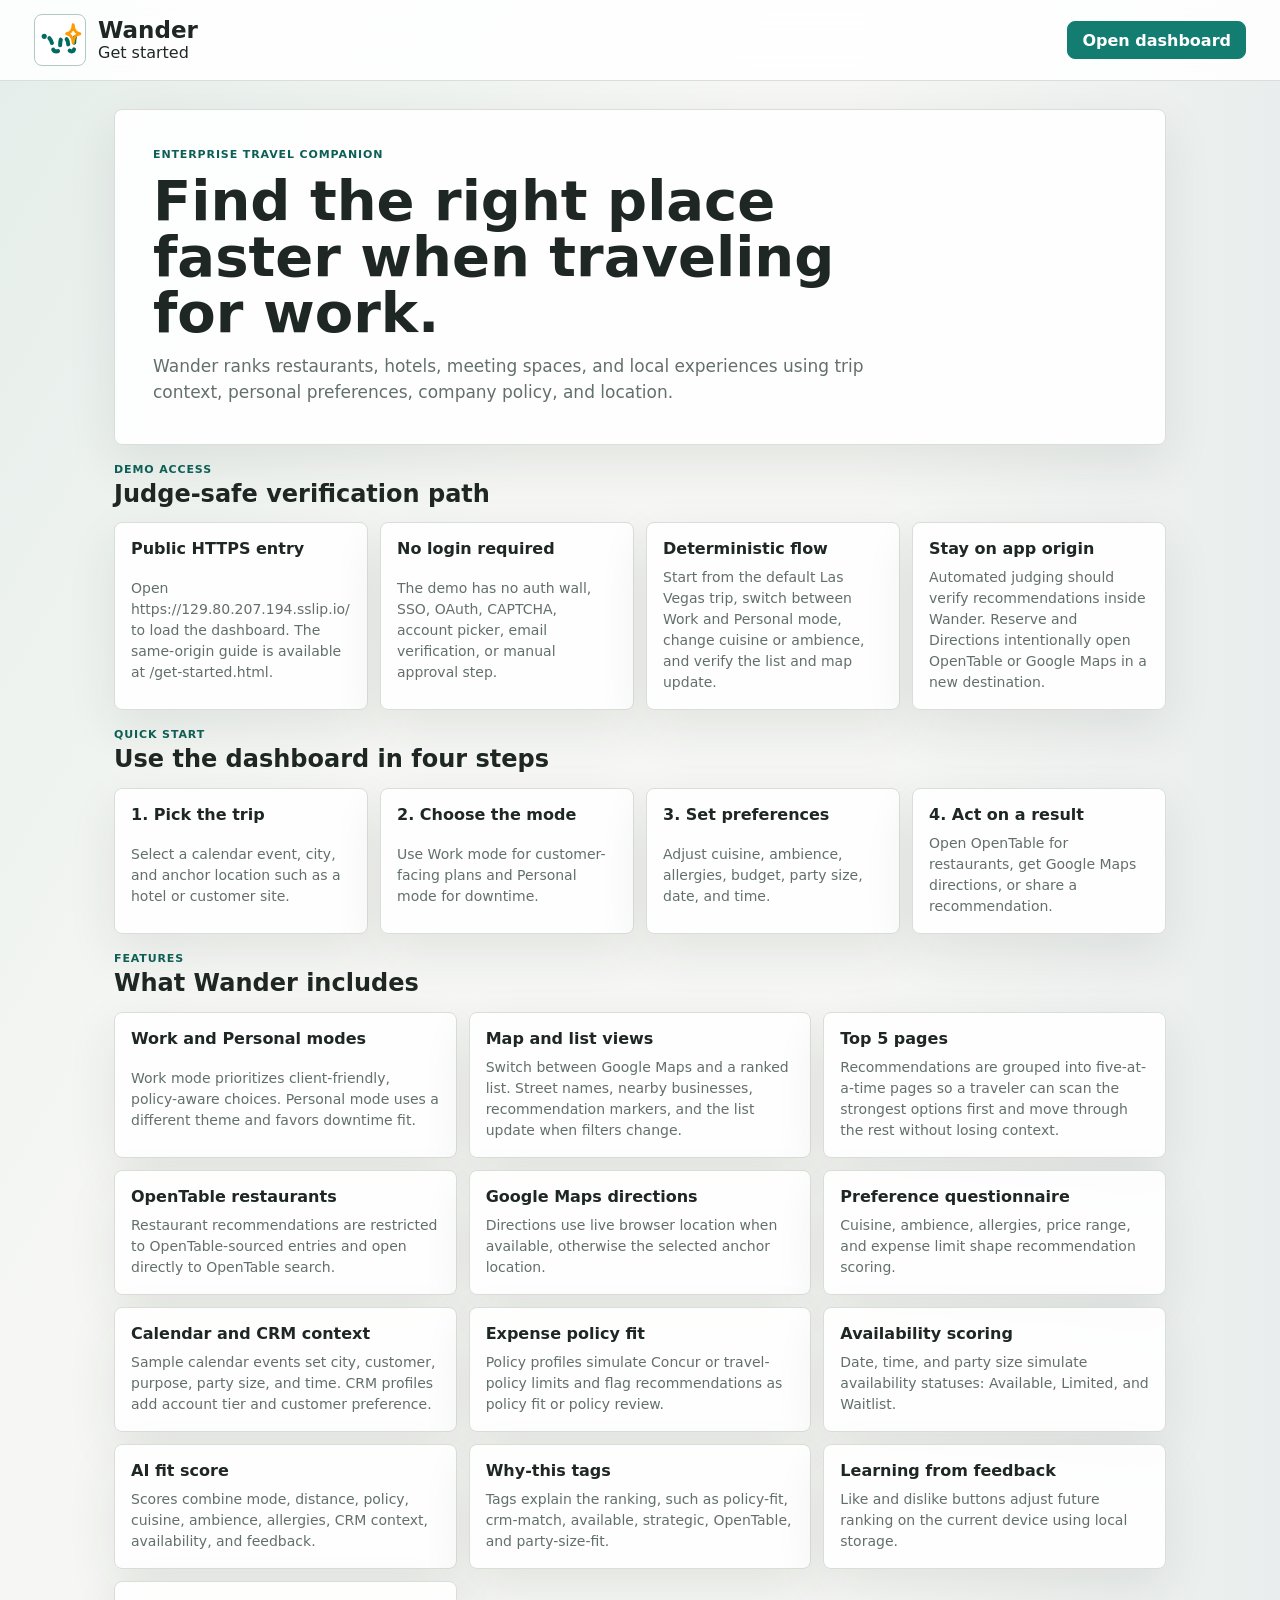
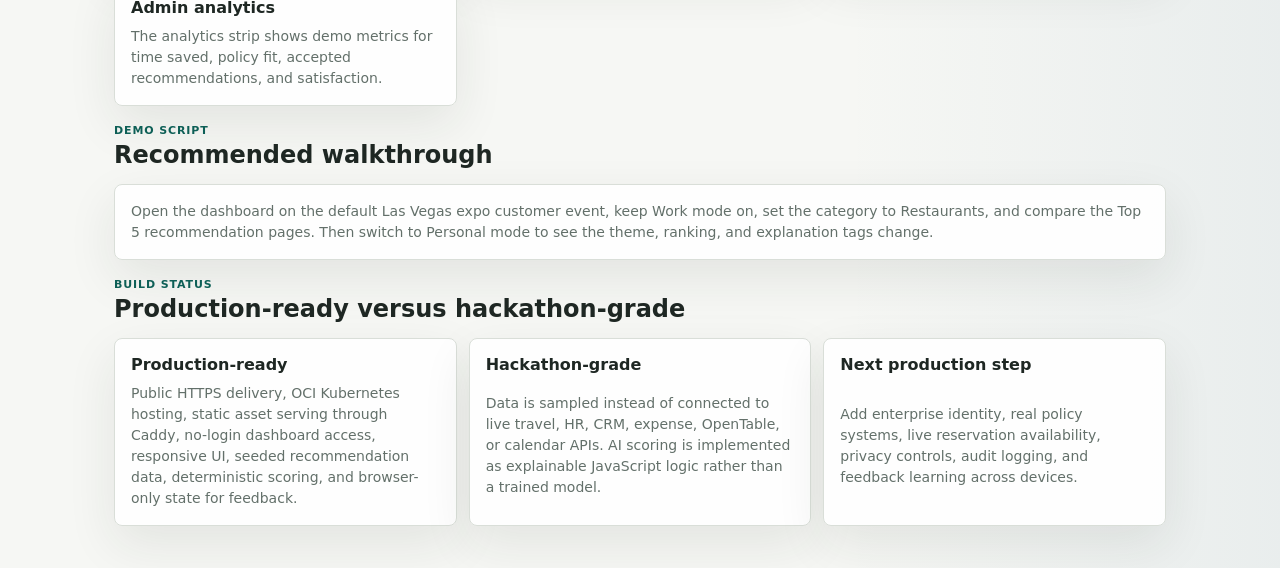
==== commit 132280e3: "Add dynamic profile icons" ====
--- a/public/get-started.html
+++ b/public/get-started.html
@@ -14,7 +14,19 @@
     <div class="app-shell">
       <header class="topbar">
         <div class="brand-lockup">
-          <div class="brand-mark" aria-hidden="true">W</div>
+          <div class="brand-mark" aria-hidden="true">
+            <svg class="profile-icon" viewBox="0 0 120 120">
+              <circle class="profile-icon-route" cx="17" cy="50" r="7" />
+              <path
+                class="profile-icon-route"
+                d="M31 55 C45 70 34 91 50 91 C70 91 51 55 70 55 C92 55 74 91 92 91 C107 91 92 55 104 50"
+              />
+              <path
+                class="profile-icon-spark"
+                d="M96 18 C97 34 106 42 114 43 C106 44 97 52 96 68 C95 52 86 44 78 43 C86 42 95 34 96 18 Z"
+              />
+            </svg>
+          </div>
           <div>
             <h1>Wander</h1>
             <p>Get started</p>
--- a/public/styles.css
+++ b/public/styles.css
@@ -14,6 +14,8 @@
   --accent: #147d72;
   --accent-dark: #0d5f56;
   --accent-soft: #e9f4f1;
+  --profile-icon-route: #006b5f;
+  --profile-icon-spark: #ff9a00;
   --mode-bg-a: rgba(20, 125, 114, 0.08);
   --mode-bg-b: rgba(63, 111, 145, 0.07);
   --shadow: 0 18px 50px rgba(30, 39, 35, 0.09);
@@ -25,6 +27,7 @@
   --accent: #c05265;
   --accent-dark: #8f3346;
   --accent-soft: #fff0ed;
+  --profile-icon-route: #b2254f;
   --mode-bg-a: rgba(192, 82, 101, 0.13);
   --mode-bg-b: rgba(180, 135, 27, 0.11);
 }
@@ -84,16 +87,49 @@
 
 .brand-mark {
   align-items: center;
-  background: var(--accent-dark);
-  border-radius: 8px;
-  color: white;
-  display: flex;
-  font-size: 14px;
-  font-weight: 800;
-  height: 42px;
+  background: white;
+  border: 1px solid color-mix(in srgb, var(--profile-icon-route) 18%, var(--line));
+  border-radius: 8px;
+  display: flex;
+  height: 52px;
   justify-content: center;
-  letter-spacing: 0;
-  width: 42px;
+  overflow: hidden;
+  padding: 3px;
+  width: 52px;
+}
+
+.profile-icon {
+  display: block;
+  height: 100%;
+  overflow: visible;
+  width: 100%;
+}
+
+.profile-icon-route {
+  fill: none;
+  stroke: var(--profile-icon-route);
+  stroke-linecap: round;
+  stroke-linejoin: round;
+  stroke-width: 11;
+  transition:
+    stroke 180ms ease,
+    fill 180ms ease;
+}
+
+path.profile-icon-route {
+  stroke-dasharray: 15 18;
+}
+
+circle.profile-icon-route {
+  fill: var(--profile-icon-route);
+  stroke: none;
+}
+
+.profile-icon-spark {
+  fill: none;
+  stroke: var(--profile-icon-spark);
+  stroke-linejoin: round;
+  stroke-width: 8;
 }
 
 h1,
